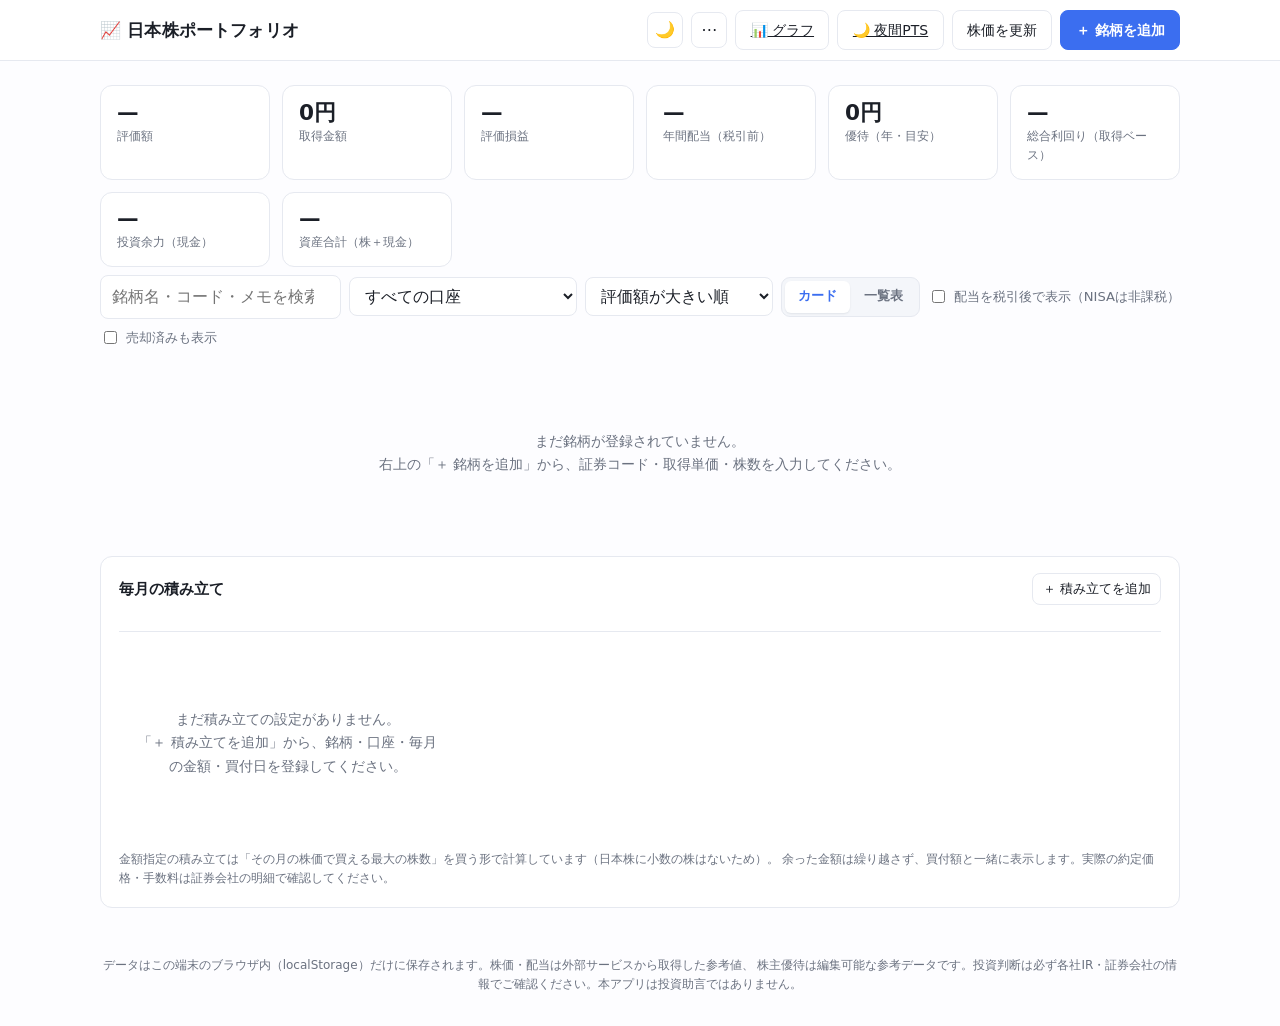
==== index.html @ 2f05a073 "資産のグラフページを追加し、積み立てが登録できないバグを直した 積み立てパネルを設定0件のときに hidden にしていたため、「＋ 積み立てを追加」 ボタンごと消えて最初の1件を登録できなくなってい" ====
<!DOCTYPE html>
<html lang="ja">
<head>
<meta charset="UTF-8">
<!-- viewport-fit=cover: iPhone のノッチ／ホームインジケータ領域まで背景を敷き、
     余白は CSS の env(safe-area-inset-*) で確保する。
     入力欄のフォントは 16px 以上にしてあるので、フォーカス時の自動ズームは起きない。 -->
<meta name="viewport" content="width=device-width, initial-scale=1, viewport-fit=cover">
<title>日本株ポートフォリオ</title>
<meta name="description" content="保有している日本株の取得単価・株数を記録し、株価を取得して評価損益・年間配当・株主優待をまとめて確認できるアプリ。買い増しシミュレーションつき。">
<meta name="theme-color" content="#ffffff" media="(prefers-color-scheme: light)">
<meta name="theme-color" content="#14161b" media="(prefers-color-scheme: dark)">
<meta name="format-detection" content="telephone=no">

<!-- ホーム画面に追加したときの見え方 -->
<link rel="manifest" href="manifest.webmanifest">
<meta name="apple-mobile-web-app-capable" content="yes">
<meta name="mobile-web-app-capable" content="yes">
<meta name="apple-mobile-web-app-title" content="日本株ポートフォリオ">
<meta name="apple-mobile-web-app-status-bar-style" content="default">
<link rel="apple-touch-icon" href="assets/apple-touch-icon.png">

<link rel="icon" href="assets/favicon-32.png" sizes="32x32" type="image/png">
<link rel="icon" href="assets/icon.svg" type="image/svg+xml">
<link rel="stylesheet" href="css/style.css">
</head>
<body>

<header class="site-header">
  <div class="wrap header-inner">
    <h1 class="logo"><span aria-hidden="true">📈</span> 日本株ポートフォリオ</h1>
    <div class="header-actions">
      <button type="button" id="themeToggle" class="icon-btn" title="テーマ切り替え" aria-label="テーマ切り替え">🌙</button>
      <div class="menu">
        <button type="button" id="menuBtn" class="icon-btn" title="メニュー" aria-label="メニュー" aria-haspopup="true" aria-expanded="false">⋯</button>
        <div class="menu-list" id="menuList" role="menu" hidden>
          <button type="button" id="menuAddPlanBtn" role="menuitem">積み立てを追加</button>
          <button type="button" id="cashBtn" role="menuitem">投資余力を入力</button>
          <button type="button" id="settingsBtn" role="menuitem">設定</button>
          <button type="button" id="exportBtn" role="menuitem">JSONで書き出し</button>
          <button type="button" id="importBtn" role="menuitem">JSONを読み込み</button>
          <button type="button" id="sampleBtn" role="menuitem">サンプルデータを追加</button>
          <button type="button" id="clearBtn" role="menuitem" class="danger">すべて削除</button>
        </div>
      </div>
      <a class="btn" href="chart.html" title="資産のグラフ">📊 グラフ</a>
      <a class="btn" href="night.html" title="夜間PTSと場中の値動き">🌙 夜間PTS</a>
      <button type="button" id="refreshBtn" class="btn">株価を更新</button>
      <button type="button" id="addBtn" class="btn btn-primary">＋ 銘柄を追加</button>
    </div>
  </div>
</header>

<main class="wrap">

  <section class="stats" id="stats" aria-label="ポートフォリオ全体">
    <div class="stat"><span class="stat-value" id="statValue">—</span><span class="stat-label" id="statValueLabel">評価額</span></div>
    <div class="stat"><span class="stat-value" id="statCost">—</span><span class="stat-label">取得金額</span></div>
    <div class="stat"><span class="stat-value" id="statPl">—</span><span class="stat-label">評価損益</span></div>
    <div class="stat"><span class="stat-value" id="statDiv">—</span><span class="stat-label" id="statDivLabel">年間配当</span></div>
    <div class="stat"><span class="stat-value" id="statYutai">—</span><span class="stat-label">優待（年・目安）</span></div>
    <div class="stat"><span class="stat-value" id="statYield">—</span><span class="stat-label">総合利回り（取得ベース）</span></div>
    <div class="stat"><span class="stat-value" id="statCash">—</span><span class="stat-label">投資余力（現金）</span></div>
    <div class="stat"><span class="stat-value" id="statAssets">—</span><span class="stat-label">資産合計（株＋現金）</span></div>
  </section>

  <p class="updated-line" id="updatedLine" hidden></p>

  <section class="panel panel-tight" id="accountPanel" aria-label="口座別サマリー" hidden>
    <h2 class="panel-title">口座別のサマリー</h2>
    <div class="account-grid" id="accountGrid"></div>
  </section>

  <section class="panel panel-tight" id="nisaPanel" aria-label="NISAの非課税保有限度額" hidden>
    <h2 class="panel-title">NISA枠の使用状況（簿価＝取得金額ベース）</h2>
    <div id="nisaGauges"></div>
    <p class="note">
      生涯の非課税保有限度額は簿価で1,800万円、うち成長投資枠は1,200万円までです。
      年間投資枠（成長240万円・つみたて120万円）は購入した年ごとの管理が必要なため、ここには含めていません。
    </p>
  </section>

  <section class="toolbar" aria-label="表示の設定">
    <input type="search" id="search" class="search" placeholder="銘柄名・コード・メモを検索…" aria-label="検索">
    <select id="filterAccount" aria-label="口座で絞り込み">
      <option value="">すべての口座</option>
      <option value="tokutei">特定口座</option>
      <option value="nisa">NISA（両枠）</option>
      <option value="nisa-growth">NISA（成長投資枠）</option>
      <option value="nisa-tsumitate">NISA（つみたて投資枠）</option>
      <option value="ippan">一般口座</option>
    </select>
    <select id="sortBy" aria-label="並び替え">
      <option value="value">評価額が大きい順</option>
      <option value="div">年間配当が多い順</option>
      <option value="yield">配当利回りが高い順</option>
      <option value="pl">評価損益率が高い順</option>
      <option value="code">証券コード順</option>
      <option value="created">追加が新しい順</option>
    </select>
    <div class="segmented" id="viewMode" role="group" aria-label="表示のしかた">
      <button type="button" data-view="card" class="is-on" aria-pressed="true">カード</button>
      <button type="button" data-view="table" aria-pressed="false">一覧表</button>
    </div>
    <label class="check"><input type="checkbox" id="afterTax"> 配当を税引後で表示（NISAは非課税）</label>
    <label class="check"><input type="checkbox" id="showSold"> 売却済みも表示</label>
  </section>

  <section id="list" class="list" aria-label="保有銘柄"></section>

  <p class="empty" id="empty" hidden>
    まだ銘柄が登録されていません。<br>
    右上の「＋ 銘柄を追加」から、証券コード・取得単価・株数を入力してください。
  </p>

  <section class="panel" id="calendarPanel" aria-label="配当スケジュール" hidden>
    <h2 class="panel-title">配当の受け取り月（権利確定月ベース・目安）</h2>
    <div class="calendar" id="calendar"></div>
    <p class="note">直近1年の権利落ち日から推計しています。実際の入金は権利確定の2〜3か月後になることが多いです。</p>
  </section>

  <section class="panel" id="yutaiPanel" aria-label="優待一覧" hidden>
    <h2 class="panel-title">いま受け取れる株主優待</h2>
    <ul class="yutai-list" id="yutaiList"></ul>
  </section>

  <section class="panel" id="planPanel" aria-label="積み立て設定" hidden>
    <div class="panel-head">
      <h2 class="panel-title">毎月の積み立て</h2>
      <button type="button" id="addPlanBtn" class="btn btn-sm">＋ 積み立てを追加</button>
    </div>
    <div class="plan-summary" id="planSummary"></div>
    <div class="plan-list" id="planList"></div>
    <p class="note">
      金額指定の積み立ては「その月の株価で買える最大の株数」を買う形で計算しています（日本株に小数の株はないため）。
      余った金額は繰り越さず、買付額と一緒に表示します。実際の約定価格・手数料は証券会社の明細で確認してください。
    </p>
  </section>

  <section class="panel" id="salesPanel" aria-label="売却履歴" hidden>
    <h2 class="panel-title">売却履歴（実現損益）</h2>
    <div class="stats stats-inline" id="salesTotals"></div>
    <ul class="sales-list" id="salesList"></ul>
    <p class="note">
      実現損益は「（売却単価 − 平均取得単価）× 株数 − 手数料」で計算しています。
      課税口座は利益に対して税率ぶんを差し引いた額も表示します（NISAは非課税）。
      実際の税額は他の損益との通算や損失の繰越で変わるため、目安としてお使いください。
    </p>
  </section>

</main>

<footer class="site-footer">
  <div class="wrap">
    <p class="note">
      データはこの端末のブラウザ内（localStorage）だけに保存されます。株価・配当は外部サービスから取得した参考値、
      株主優待は編集可能な参考データです。投資判断は必ず各社IR・証券会社の情報でご確認ください。本アプリは投資助言ではありません。
    </p>
  </div>
</footer>

<!-- ---------- 銘柄の追加・編集 ---------- -->
<dialog id="holdingDialog" class="dialog">
  <form id="holdingForm" method="dialog">
    <!-- autofocus を見出しに置くことで、ダイアログを開いた瞬間に入力欄へ
         フォーカスが移ってキーボードが立ち上がるのを防いでいる（以下同じ）。 -->
    <h2 id="holdingDialogTitle" class="dialog-title" tabindex="-1" autofocus>銘柄を追加</h2>

    <!-- 2024年以降に上場した銘柄は「186A」のような英数字コードなので、
         数字キーボード（inputmode="numeric"）にしてはいけない。 -->
    <div class="field">
      <label class="field-label" for="codeInput">証券コード / 銘柄名で検索<em>必須</em></label>
      <div class="combo">
        <input type="text" id="codeInput" inputmode="text" autocomplete="off"
               autocapitalize="off" autocorrect="off" spellcheck="false" maxlength="24"
               placeholder="7203 / 186A / ispace / 神島化学" required>
        <ul class="suggest" id="codeSuggest" role="listbox" hidden></ul>
      </div>
      <small class="hint" id="codeHint">東証の全上場銘柄から検索できます。数字4桁のコードのほか、186A のような英数字コードや銘柄名でも探せます。</small>
    </div>

    <label class="field">
      <span>銘柄名</span>
      <input type="text" id="nameInput" autocomplete="off" placeholder="トヨタ自動車">
    </label>

    <label class="field">
      <span>口座</span>
      <select id="accountInput">
        <option value="tokutei">特定口座</option>
        <option value="nisa-growth">NISA（成長投資枠）</option>
        <option value="nisa-tsumitate">NISA（つみたて投資枠）</option>
        <option value="ippan">一般口座</option>
      </select>
      <small class="hint">同じ銘柄を特定口座とNISAの両方で持っている場合は、口座を分けて2件登録してください。NISAの配当は非課税として計算します。</small>
    </label>

    <div class="row">
      <label class="field">
        <span>取得単価（円）<em>必須</em></span>
        <input type="number" id="priceInput" min="0" step="0.01" inputmode="decimal" required>
      </label>
      <label class="field">
        <span>取得株数<em>必須</em></span>
        <input type="number" id="sharesInput" min="0" step="1" inputmode="numeric" required>
      </label>
      <label class="field field-sm">
        <span>単元株数</span>
        <input type="number" id="unitInput" min="1" step="1" inputmode="numeric" value="100">
      </label>
    </div>

    <div class="row">
      <label class="field">
        <span>1株あたり年間配当（円）</span>
        <input type="number" id="divInput" min="0" step="0.01" inputmode="decimal" placeholder="空欄なら取得した実績値を使用">
      </label>
      <label class="field field-sm">
        <span>権利確定月</span>
        <input type="text" id="monthsInput" autocomplete="off" placeholder="3,9">
      </label>
    </div>

    <fieldset class="fieldset">
      <legend>株主優待</legend>
      <p class="note">保有株数の段（ランク）ごとに登録します。「年間の価値」は自分の感覚で構いません（割引券などは0でOK）。</p>
      <div id="tierRows" class="tier-rows"></div>
      <button type="button" id="addTierBtn" class="btn btn-sm">＋ 優待の段を追加</button>
      <label class="field">
        <span>優待メモ（条件・注意点）</span>
        <input type="text" id="yutaiNoteInput" autocomplete="off" placeholder="1年以上の継続保有が条件 など">
      </label>
    </fieldset>

    <label class="field">
      <span>メモ</span>
      <input type="text" id="memoInput" autocomplete="off" placeholder="NISA成長投資枠で購入 など">
    </label>

    <p class="form-error" id="holdingError" hidden></p>

    <div class="dialog-actions">
      <button type="button" class="btn" data-close>キャンセル</button>
      <button type="submit" class="btn btn-primary">保存</button>
    </div>
  </form>
</dialog>

<!-- ---------- 買い増し ---------- -->
<dialog id="buyDialog" class="dialog">
  <form id="buyForm" method="dialog">
    <h2 class="dialog-title" tabindex="-1" autofocus>買い増しを記録</h2>
    <p class="dialog-sub" id="buyTargetName"></p>
    <div class="row">
      <label class="field">
        <span>追加する株数<em>必須</em></span>
        <input type="number" id="buyShares" min="1" step="1" inputmode="numeric" required>
      </label>
      <label class="field">
        <span>約定単価（円）<em>必須</em></span>
        <input type="number" id="buyPrice" min="0" step="0.01" inputmode="decimal" required>
      </label>
      <label class="field field-sm">
        <span>手数料（円）</span>
        <input type="number" id="buyFee" min="0" step="1" inputmode="decimal" placeholder="0">
      </label>
    </div>
    <label class="check"><input type="checkbox" id="buyFromCash" checked> 支払額を投資余力から差し引く</label>
    <p class="hint" id="buyPreview"></p>
    <div class="dialog-actions">
      <button type="button" class="btn" data-close>キャンセル</button>
      <button type="submit" class="btn btn-primary">平均取得単価を更新</button>
    </div>
  </form>
</dialog>

<!-- ---------- 売却 ---------- -->
<dialog id="sellDialog" class="dialog">
  <form id="sellForm" method="dialog">
    <h2 class="dialog-title" tabindex="-1" autofocus>売却を記録</h2>
    <p class="dialog-sub" id="sellTargetName"></p>

    <div class="row">
      <label class="field">
        <span>売却する株数<em>必須</em></span>
        <input type="number" id="sellShares" min="1" step="1" inputmode="numeric" required>
      </label>
      <label class="field">
        <span>約定単価（円）<em>必須</em></span>
        <input type="number" id="sellPrice" min="0" step="0.01" inputmode="decimal" required>
      </label>
    </div>

    <div class="row">
      <label class="field field-sm">
        <span>手数料（円）</span>
        <input type="number" id="sellFee" min="0" step="1" inputmode="decimal" placeholder="0">
      </label>
      <label class="field">
        <span>売却日</span>
        <input type="date" id="sellDate">
      </label>
      <div class="field">
        <span class="field-label">売却する株数の目安</span>
        <div class="sell-quick" id="sellQuick"></div>
      </div>
    </div>

    <label class="check"><input type="checkbox" id="sellToCash" checked> 受取額を投資余力に加える</label>
    <label class="check"><input type="checkbox" id="sellWithholding" checked> 課税口座の税金を源泉徴収する（特定口座・源泉徴収あり）</label>

    <div class="sell-preview" id="sellPreview"></div>
    <p class="form-error" id="sellError" hidden></p>

    <div class="dialog-actions">
      <button type="button" class="btn" data-close>キャンセル</button>
      <button type="submit" class="btn btn-primary">売却を記録</button>
    </div>
  </form>
</dialog>

<!-- ---------- 積み立ての設定 ---------- -->
<dialog id="planDialog" class="dialog">
  <form id="planForm" method="dialog">
    <h2 id="planDialogTitle" class="dialog-title" tabindex="-1" autofocus>積み立てを追加</h2>

    <div class="field">
      <label class="field-label" for="planCodeInput">証券コード / 銘柄名で検索<em>必須</em></label>
      <div class="combo">
        <input type="text" id="planCodeInput" inputmode="text" autocomplete="off"
               autocapitalize="off" autocorrect="off" spellcheck="false" maxlength="24"
               placeholder="7203 / 186A / ispace" required>
        <ul class="suggest" id="planCodeSuggest" role="listbox" hidden></ul>
      </div>
    </div>

    <label class="field">
      <span>口座</span>
      <select id="planAccountInput">
        <option value="tokutei">特定口座</option>
        <option value="nisa-growth">NISA（成長投資枠）</option>
        <option value="nisa-tsumitate">NISA（つみたて投資枠）</option>
        <option value="ippan">一般口座</option>
      </select>
    </label>

    <div class="row">
      <label class="field">
        <span>毎月の金額（円）<em>必須</em></span>
        <input type="number" id="planAmountInput" min="1" step="1" inputmode="numeric" placeholder="30000" required>
      </label>
      <label class="field field-sm">
        <span>買付日（毎月）</span>
        <input type="number" id="planDayInput" min="1" max="28" step="1" inputmode="numeric" value="1">
      </label>
      <label class="field field-sm">
        <span>買付単位（株）</span>
        <input type="number" id="planUnitInput" min="1" step="1" inputmode="numeric" value="1">
        <small class="hint">単元未満株（S株など）なら1株</small>
      </label>
    </div>

    <label class="field">
      <span>メモ</span>
      <input type="text" id="planMemoInput" autocomplete="off" placeholder="SBIのかぶツミ など">
    </label>

    <div class="plan-preview" id="planPreview"></div>
    <p class="form-error" id="planError" hidden></p>

    <div class="dialog-actions">
      <button type="button" class="btn" data-close>キャンセル</button>
      <button type="submit" class="btn btn-primary">保存</button>
    </div>
  </form>
</dialog>

<!-- ---------- 積み立ての買付を記録 ---------- -->
<dialog id="planBuyDialog" class="dialog">
  <form id="planBuyForm" method="dialog">
    <h2 class="dialog-title" tabindex="-1" autofocus>積み立ての買付を記録</h2>
    <p class="dialog-sub" id="planBuyTargetName"></p>

    <div class="row">
      <label class="field">
        <span>買付金額（円）<em>必須</em></span>
        <input type="number" id="planBuyAmount" min="1" step="1" inputmode="numeric" required>
      </label>
      <label class="field">
        <span>約定単価（円）<em>必須</em></span>
        <input type="number" id="planBuyPrice" min="0" step="0.1" inputmode="decimal" required>
      </label>
    </div>

    <div class="row">
      <label class="field field-sm">
        <span>手数料（円）</span>
        <input type="number" id="planBuyFee" min="0" step="1" inputmode="decimal" placeholder="0">
      </label>
      <label class="field">
        <span>買付日</span>
        <input type="date" id="planBuyDate">
      </label>
    </div>

    <label class="check"><input type="checkbox" id="planBuyFromCash" checked> 支払額を投資余力から差し引く</label>

    <div class="sell-preview" id="planBuyPreview"></div>
    <p class="form-error" id="planBuyError" hidden></p>

    <div class="dialog-actions">
      <button type="button" class="btn" data-close>キャンセル</button>
      <button type="submit" class="btn btn-primary">買付を記録</button>
    </div>
  </form>
</dialog>

<!-- ---------- 投資余力 ---------- -->
<dialog id="cashDialog" class="dialog">
  <form id="cashForm" method="dialog">
    <h2 class="dialog-title" tabindex="-1" autofocus>投資余力（現金）</h2>
    <p class="dialog-text">
      口座ごとの買付余力を入れておくと、資産の合計や買い増しシミュレーションで「足りるかどうか」が分かります。
    </p>
    <div id="cashRows" class="cash-rows"></div>
    <p class="hint">
      売却を記録すると受取額が自動で加算され、買い増しを記録すると支払額が差し引かれます（それぞれダイアログのチェックで切り替えられます）。
    </p>
    <div class="dialog-actions">
      <button type="button" class="btn" data-close>キャンセル</button>
      <button type="submit" class="btn btn-primary">保存</button>
    </div>
  </form>
</dialog>

<!-- ---------- シミュレーション ---------- -->
<dialog id="simDialog" class="dialog dialog-wide">
  <form id="simForm" method="dialog">
    <h2 class="dialog-title" tabindex="-1" autofocus>買い増しシミュレーション</h2>
    <p class="dialog-sub" id="simTargetName"></p>

    <div class="sim-controls">
      <label class="field field-sm">
        <span>追加する株数</span>
        <input type="number" id="simAdd" min="0" step="1" inputmode="numeric" value="100">
      </label>
      <input type="range" id="simRange" min="0" max="1000" step="100" value="100" aria-label="追加する株数">
      <div class="sim-quick" id="simQuick"></div>
    </div>

    <div class="sim-result" id="simResult"></div>

    <div class="dialog-actions">
      <button type="button" class="btn" id="simApplyBtn">この株数で買い増しを記録</button>
      <button type="submit" class="btn btn-primary">閉じる</button>
    </div>
  </form>
</dialog>

<!-- ---------- 通信の確認（初回のみ） ---------- -->
<dialog id="netDialog" class="dialog">
  <form method="dialog">
    <h2 class="dialog-title" tabindex="-1" autofocus>株価の取得について</h2>
    <p class="dialog-text">
      株価と配当実績は <strong>Yahoo Finance</strong> のデータを、CORS を通すための
      <strong>公開の中継サービス</strong>（allorigins など）経由で取得します。
    </p>
    <ul class="dialog-list">
      <li>送信されるのは<strong>証券コードだけ</strong>です。保有株数・取得単価・メモは送信されません。</li>
      <li>取得した値は遅延・欠損することがあります。参考値としてお使いください。</li>
      <li>中継先は「設定」から自分のものに変更できます。</li>
    </ul>
    <div class="dialog-actions">
      <button type="button" class="btn" data-close>取得しない</button>
      <button type="button" class="btn btn-primary" id="netAgreeBtn">同意して取得する</button>
    </div>
  </form>
</dialog>

<!-- ---------- 設定 ---------- -->
<dialog id="settingsDialog" class="dialog">
  <form id="settingsForm" method="dialog">
    <h2 class="dialog-title" tabindex="-1" autofocus>設定</h2>
    <label class="field">
      <span>配当の税率（%）</span>
      <input type="number" id="taxRateInput" min="0" max="100" step="0.001" inputmode="decimal">
      <small class="hint">既定は20.315%（所得税15.315% + 住民税5%）。NISAなら0にしてください。</small>
    </label>
    <label class="field">
      <span>中継サービスのURL（上級者向け・任意）</span>
      <input type="text" id="relayInput" autocomplete="off" placeholder="https://example.com/proxy?url={url}">
      <small class="hint">{url} の部分が取得先URL（URLエンコード済み）に置き換わります。空欄なら既定の中継を使います。</small>
    </label>
    <label class="check"><input type="checkbox" id="autoRefreshInput"> アプリを開いたときに株価を自動更新する</label>
    <div class="dialog-actions">
      <button type="button" class="btn" data-close>キャンセル</button>
      <button type="submit" class="btn btn-primary">保存</button>
    </div>
  </form>
</dialog>

<input type="file" id="importFile" accept="application/json,.json" hidden>
<div id="toast" class="toast" role="status" aria-live="polite" hidden></div>

<script src="js/stocks.js"></script>
<script src="js/presets.js"></script>
<script src="js/quotes.js"></script>
<script src="js/app.js"></script>
<script>
  if ('serviceWorker' in navigator && location.protocol.startsWith('http')) {
    window.addEventListener('load', () => {
      navigator.serviceWorker.register('sw.js').catch((err) => console.warn('SW登録に失敗', err));
    });
  }
</script>
</body>
</html>
---- css/style.css ----
/* 日本株ポートフォリオ — 配色や部品の作りは同シリーズの他アプリと揃えています。 */
:root {
  color-scheme: light;
  --bg: #fdfdff;
  --surface: #ffffff;
  --surface-2: #f4f6fa;
  --border: #e6e9f0;
  --text: #1b1f27;
  --text-muted: #6b7280;
  --accent: #3b6ef0;
  --accent-weak: #e8eefe;
  --accent-text: #ffffff;
  --danger: #d64545;
  --danger-weak: #fdecec;
  --ok: #14875a;
  --ok-weak: #e3f4ec;
  --warn: #b7791f;
  --warn-weak: #fdf2dc;
  /* 日本の株価表示にならい、上げ＝赤 / 下げ＝緑（青）とする */
  --up: #d64545;
  --down: #1f7a53;
  --shadow: 0 1px 2px rgba(16, 24, 40, .05), 0 6px 20px rgba(16, 24, 40, .05);
  --radius: 12px;
  /* iOS Safari は 16px 未満の入力欄にフォーカスすると自動でズームするため、
     フォームコントロールはこの値を下回らないようにする。 */
  --input-font-size: 16px;
}

:root[data-theme="dark"] {
  color-scheme: dark;
  --bg: #14161b;
  --surface: #1c1f26;
  --surface-2: #23272f;
  --border: #2f343d;
  --text: #e8eaee;
  --text-muted: #99a1ae;
  --accent: #6c94ff;
  --accent-weak: #212a44;
  --accent-text: #10131a;
  --danger: #ef7373;
  --danger-weak: #3a2326;
  --ok: #4cc38a;
  --ok-weak: #1c3129;
  --warn: #e0b055;
  --warn-weak: #352d19;
  --up: #f47272;
  --down: #4cc38a;
  --shadow: 0 1px 2px rgba(0, 0, 0, .4), 0 6px 20px rgba(0, 0, 0, .3);
}

* { box-sizing: border-box; }

/* display 指定が hidden 属性を上書きしてしまうため、hidden を常に優先させる。 */
[hidden] { display: none !important; }

/* iPhone（ホーム画面から起動したとき）向けの土台。
   ・overscroll-behavior: 端まで来たときのバウンド／引っ張って更新を止める
   ・overflow-x: clip: 横方向のはみ出しを切る。clip はスクロール領域を作らないので
     position: sticky のヘッダーがそのまま効く（hidden だと効かなくなる）
   ・touch-action: pan-y pinch-zoom: 縦スクロールとピンチ拡大だけ許可し、
     横・斜めのスワイプで画面が横に揺れるのを止める */
html {
  overscroll-behavior: none;
  overflow-x: clip;
  -webkit-text-size-adjust: 100%;
}

body {
  margin: 0;
  min-height: 100dvh;
  background: var(--bg);
  color: var(--text);
  font-family: system-ui, -apple-system, "Segoe UI", "Hiragino Sans", "Noto Sans JP", Meiryo, sans-serif;
  line-height: 1.6;
  -webkit-text-size-adjust: 100%;
  overscroll-behavior: none;
  overflow-x: clip;
  touch-action: pan-y pinch-zoom;
  -webkit-tap-highlight-color: transparent;
  /* 横向き時のノッチ側の余白 */
  padding-left: env(safe-area-inset-left);
  padding-right: env(safe-area-inset-right);
}

.wrap {
  width: min(1080px, 100% - 2rem);
  margin-inline: auto;
}

.num { font-variant-numeric: tabular-nums; }

/* ---------- header ---------- */
.site-header {
  position: sticky;
  top: 0;
  z-index: 10;
  background: color-mix(in srgb, var(--surface) 88%, transparent);
  backdrop-filter: blur(8px);
  border-bottom: 1px solid var(--border);
  /* ステータスバー（ノッチ）に潜り込まないぶんの余白 */
  padding-top: env(safe-area-inset-top);
}

.header-inner {
  display: flex;
  align-items: center;
  gap: 1rem;
  min-height: 60px;
  flex-wrap: wrap;
  padding-block: .5rem;
}

.logo {
  font-size: 1.05rem;
  margin: 0;
  margin-right: auto;
  letter-spacing: .01em;
}

.header-actions {
  display: flex;
  align-items: center;
  gap: .5rem;
}

/* ---------- buttons ---------- */
.btn {
  font: inherit;
  font-size: .875rem;
  padding: .5rem .9rem;
  border-radius: 8px;
  border: 1px solid var(--border);
  background: var(--surface);
  color: var(--text);
  cursor: pointer;
  white-space: nowrap;
  transition: background .15s, border-color .15s;
  /* ダブルタップ拡大と長押しの選択メニューを抑える */
  touch-action: manipulation;
  -webkit-user-select: none;
  user-select: none;
}

.btn:hover { background: var(--surface-2); }
.btn:disabled { opacity: .55; cursor: progress; }

.btn-primary {
  background: var(--accent);
  border-color: var(--accent);
  color: var(--accent-text);
  font-weight: 600;
}

.btn-primary:hover { filter: brightness(1.06); background: var(--accent); }
.btn-sm { font-size: .8rem; padding: .3rem .6rem; }

.icon-btn {
  font: inherit;
  width: 36px;
  height: 36px;
  display: grid;
  place-items: center;
  border-radius: 8px;
  border: 1px solid var(--border);
  background: var(--surface);
  color: var(--text);
  cursor: pointer;
  touch-action: manipulation;
  -webkit-user-select: none;
  user-select: none;
}

.icon-btn:hover { background: var(--surface-2); }

/* ---------- menu ---------- */
.menu { position: relative; }

/* 既定は右揃え（ボタンの右端に合わせて左へ開く）。
   ボタンが画面の左寄りにあると左へはみ出すので、開くときに app.js が
   left / right を入れ替える。幅も画面内に収まるように抑えている。 */
.menu-list {
  position: absolute;
  right: 0;
  top: calc(100% + 6px);
  min-width: 200px;
  max-width: min(260px, calc(100vw - 1.5rem));
  background: var(--surface);
  border: 1px solid var(--border);
  border-radius: 10px;
  box-shadow: var(--shadow);
  padding: .3rem;
  display: flex;
  flex-direction: column;
  z-index: 20;
}

.menu-list button {
  font: inherit;
  font-size: .875rem;
  text-align: left;
  padding: .5rem .65rem;
  border: 0;
  border-radius: 6px;
  background: transparent;
  color: var(--text);
  cursor: pointer;
}

.menu-list button:hover { background: var(--surface-2); }
.menu-list .danger { color: var(--danger); }

/* ---------- stats ---------- */
.stats {
  display: grid;
  grid-template-columns: repeat(auto-fit, minmax(150px, 1fr));
  gap: .75rem;
  margin: 1.5rem 0 .5rem;
}

.stat {
  background: var(--surface);
  border: 1px solid var(--border);
  border-radius: var(--radius);
  padding: .85rem 1rem;
  display: flex;
  flex-direction: column;
}

.stat-value {
  font-size: 1.35rem;
  font-weight: 700;
  line-height: 1.25;
  font-variant-numeric: tabular-nums;
  overflow-wrap: anywhere;
}

.stat-value .sub { font-size: .8rem; font-weight: 600; margin-left: .35rem; }
.stat-label { font-size: .75rem; color: var(--text-muted); }

.up { color: var(--up); }
.down { color: var(--down); }

.updated-line {
  margin: 0 0 1rem;
  font-size: .75rem;
  color: var(--text-muted);
}

/* ---------- toolbar ---------- */
.toolbar {
  display: flex;
  gap: .5rem;
  flex-wrap: wrap;
  align-items: center;
  margin-bottom: 1.25rem;
}

.toolbar .search { flex: 1 1 240px; min-width: 0; }

.toolbar input[type="search"],
.toolbar select {
  font: inherit;
  font-size: var(--input-font-size);
  padding: .5rem .7rem;
  border-radius: 8px;
  border: 1px solid var(--border);
  background: var(--surface);
  color: var(--text);
}

.check {
  display: inline-flex;
  align-items: center;
  gap: .35rem;
  font-size: .82rem;
  color: var(--text-muted);
  cursor: pointer;
}

/* ---------- セグメント切り替え ---------- */
.segmented {
  display: inline-flex;
  background: var(--surface-2);
  border: 1px solid var(--border);
  border-radius: 9px;
  padding: 3px;
  gap: 2px;
}

.segmented button {
  font: inherit;
  font-size: .8rem;
  font-weight: 600;
  padding: .35rem .8rem;
  border: 0;
  border-radius: 6px;
  background: transparent;
  color: var(--text-muted);
  cursor: pointer;
  white-space: nowrap;
  touch-action: manipulation;
  -webkit-user-select: none;
  user-select: none;
}

.segmented button:hover { color: var(--text); }

.segmented button.is-on {
  background: var(--surface);
  color: var(--accent);
  box-shadow: 0 1px 2px rgba(16, 24, 40, .08);
}

/* ---------- 保有銘柄カード ---------- */
.list {
  display: grid;
  grid-template-columns: repeat(auto-fill, minmax(340px, 1fr));
  gap: 1rem;
}

.card {
  background: var(--surface);
  border: 1px solid var(--border);
  border-radius: var(--radius);
  box-shadow: var(--shadow);
  padding: 1rem;
  display: flex;
  flex-direction: column;
  gap: .7rem;
}

.card-top { display: flex; align-items: start; gap: .6rem; }

.card-title {
  margin: 0;
  font-size: 1rem;
  font-weight: 700;
  flex: 1;
  min-width: 0;
  overflow-wrap: anywhere;
}

.card-code {
  display: block;
  font-size: .72rem;
  font-weight: 600;
  color: var(--text-muted);
  font-variant-numeric: tabular-nums;
}

.price-box { text-align: right; white-space: nowrap; }

.price-now {
  font-size: 1.2rem;
  font-weight: 700;
  font-variant-numeric: tabular-nums;
  display: block;
  line-height: 1.2;
}

.price-chg { font-size: .75rem; font-weight: 600; font-variant-numeric: tabular-nums; }
.price-stale { font-size: .7rem; color: var(--text-muted); display: block; }

.kv {
  display: grid;
  grid-template-columns: repeat(3, 1fr);
  gap: .5rem .6rem;
  background: var(--surface-2);
  border-radius: 9px;
  padding: .6rem .7rem;
}

.kv > div { min-width: 0; }
.kv dt, .kv .k { font-size: .68rem; color: var(--text-muted); margin: 0; }
.kv dd, .kv .v {
  margin: 0;
  font-size: .92rem;
  font-weight: 700;
  font-variant-numeric: tabular-nums;
  overflow-wrap: anywhere;
}

.section-mini {
  border-top: 1px solid var(--border);
  padding-top: .6rem;
}

.mini-title {
  font-size: .72rem;
  font-weight: 700;
  color: var(--text-muted);
  margin: 0 0 .35rem;
  display: flex;
  align-items: center;
  gap: .4rem;
}

.dividend-line {
  display: flex;
  align-items: baseline;
  gap: .5rem;
  flex-wrap: wrap;
}

.dividend-amount {
  font-size: 1.15rem;
  font-weight: 700;
  font-variant-numeric: tabular-nums;
}

.badges { display: flex; flex-wrap: wrap; gap: .35rem; }

.badge {
  font-size: .7rem;
  font-weight: 600;
  padding: .15rem .5rem;
  border-radius: 999px;
  background: var(--surface-2);
  color: var(--text-muted);
  white-space: nowrap;
}

.badge.ok { background: var(--ok-weak); color: var(--ok); }
.badge.accent { background: var(--accent-weak); color: var(--accent); }
.badge.warn { background: var(--warn-weak); color: var(--warn); }
.badge.danger { background: var(--danger-weak); color: var(--danger); }

.yutai-now {
  font-size: .85rem;
  margin: .3rem 0 0;
  overflow-wrap: anywhere;
  word-break: break-word;
}

.yutai-next {
  font-size: .78rem;
  color: var(--warn);
  margin: .25rem 0 0;
  font-weight: 600;
  overflow-wrap: anywhere;
  word-break: break-word;
}

.yutai-none { font-size: .82rem; color: var(--text-muted); margin: 0; }

/* ---------- 長文の折りたたみ ---------- */
.fold { margin: .3rem 0 0; }

.fold > summary {
  font-size: .78rem;
  color: var(--accent);
  cursor: pointer;
  list-style-position: inside;
  touch-action: manipulation;
  -webkit-user-select: none;
  user-select: none;
}

.fold > summary:hover { text-decoration: underline; }
.fold[open] > summary { margin-bottom: .2rem; }
.fold > p { margin: 0; }

.memo {
  font-size: .8rem;
  color: var(--text-muted);
  background: var(--surface-2);
  border-radius: 8px;
  padding: .45rem .6rem;
  margin: 0;
  white-space: pre-wrap;
  overflow-wrap: anywhere;
}

.card-actions {
  display: flex;
  gap: .4rem;
  flex-wrap: wrap;
  margin-top: auto;
  padding-top: .25rem;
}

.card-actions .btn { font-size: .78rem; padding: .3rem .6rem; }
.card-actions .btn.link-danger { color: var(--danger); }

/* ---------- 一覧表モード ---------- */
.list.table-view {
  display: block;
  overflow-x: auto;
  /* body で横方向のパンを止めているので、この中だけ横スワイプを許可する */
  touch-action: pan-x pan-y pinch-zoom;
  -webkit-overflow-scrolling: touch;
  background: var(--surface);
  border: 1px solid var(--border);
  border-radius: var(--radius);
}

.holdings-table {
  width: 100%;
  border-collapse: collapse;
  font-size: .85rem;
  white-space: nowrap;
}

.holdings-table th,
.holdings-table td {
  padding: .55rem .7rem;
  border-bottom: 1px solid var(--border);
  text-align: right;
  font-variant-numeric: tabular-nums;
}

.holdings-table th {
  font-size: .72rem;
  color: var(--text-muted);
  font-weight: 600;
  position: sticky;
  top: 0;
  background: var(--surface);
}

.holdings-table th:first-child,
.holdings-table td:first-child { text-align: left; white-space: normal; min-width: 11rem; }
.holdings-table tbody tr:hover { background: var(--surface-2); }
.holdings-table tfoot td { font-weight: 700; border-top: 2px solid var(--border); border-bottom: 0; }
.holdings-table .row-btn {
  font: inherit;
  font-size: .78rem;
  border: 1px solid var(--border);
  border-radius: 6px;
  background: var(--surface);
  color: var(--text);
  padding: .15rem .5rem;
  cursor: pointer;
}

/* ---------- パネル（配当カレンダー・優待一覧） ---------- */
.panel {
  margin-top: 2rem;
  background: var(--surface);
  border: 1px solid var(--border);
  border-radius: var(--radius);
  padding: 1rem 1.1rem 1.2rem;
}

.panel-title { margin: 0 0 .8rem; font-size: .95rem; }

/* サマリーの直下に置くパネルは、上の余白を詰める */
.panel-tight { margin-top: .75rem; }

/* ---------- 口座別サマリー ---------- */
.account-grid {
  display: grid;
  grid-template-columns: repeat(auto-fit, minmax(220px, 1fr));
  gap: .6rem;
}

.account-card {
  font: inherit;
  text-align: left;
  display: flex;
  flex-direction: column;
  gap: .3rem;
  background: var(--surface-2);
  border: 1px solid transparent;
  border-radius: 10px;
  padding: .6rem .75rem;
  color: var(--text);
  cursor: pointer;
  touch-action: manipulation;
}

.account-card:hover { border-color: var(--border); }
.account-card.is-on { border-color: var(--accent); background: var(--accent-weak); }

.ac-head { display: flex; align-items: center; gap: .4rem; }
.ac-count { font-size: .72rem; color: var(--text-muted); }
.ac-value { font-size: 1.15rem; font-weight: 700; font-variant-numeric: tabular-nums; }

.ac-rows {
  display: flex;
  flex-direction: column;
  font-size: .76rem;
  color: var(--text-muted);
  font-variant-numeric: tabular-nums;
}

/* ---------- NISA枠のゲージ ---------- */
.gauge { margin-bottom: .8rem; }

.gauge-head {
  display: flex;
  justify-content: space-between;
  gap: .5rem;
  font-size: .78rem;
  font-weight: 600;
  margin-bottom: .25rem;
  flex-wrap: wrap;
}

.gauge-head .num { color: var(--text-muted); font-weight: 600; }

.gauge-bar {
  height: 10px;
  border-radius: 999px;
  background: var(--surface-2);
  overflow: hidden;
}

.gauge-bar > span {
  display: block;
  height: 100%;
  border-radius: 999px;
  background: var(--ok);
  transition: width .35s ease;
}

.gauge-bar > span.over { background: var(--danger); }
.gauge-rest { margin: .2rem 0 0; font-size: .72rem; color: var(--text-muted); font-variant-numeric: tabular-nums; }

.calendar {
  display: grid;
  /* minmax(0, 1fr) にしないと、中身の最小幅で12列が画面からはみ出す */
  grid-template-columns: repeat(12, minmax(0, 1fr));
  gap: .35rem;
  align-items: end;
  min-height: 130px;
}

.cal-col {
  display: flex;
  flex-direction: column;
  align-items: center;
  gap: .25rem;
  min-width: 0;
  overflow: hidden;
}

.cal-amount { font-size: .62rem; color: var(--text-muted); font-variant-numeric: tabular-nums; }

.cal-bar {
  width: 100%;
  min-height: 3px;
  border-radius: 5px 5px 0 0;
  background: var(--accent);
  opacity: .85;
}

/* クラス名は .empty にしないこと（空状態メッセージ用の .empty と衝突して
   padding が付き、カレンダーの列がはみ出す）。 */
.cal-bar.is-empty { background: var(--surface-2); }
.cal-month { font-size: .68rem; color: var(--text-muted); font-variant-numeric: tabular-nums; }

.yutai-list { list-style: none; margin: 0; padding: 0; display: grid; gap: .5rem; }

/* 優待の説明は長くなりがちなので、1行に詰め込まず縦に積む。 */
.yutai-list li {
  display: flex;
  flex-direction: column;
  gap: .2rem;
  background: var(--surface-2);
  border-radius: 9px;
  padding: .5rem .7rem;
  font-size: .85rem;
  min-width: 0;
}

.yutai-list .y-head {
  display: flex;
  gap: .5rem;
  align-items: baseline;
  flex-wrap: wrap;
  min-width: 0;
}

.yutai-list .y-name { font-weight: 700; overflow-wrap: anywhere; }
.yutai-list .y-text { margin: 0; overflow-wrap: anywhere; word-break: break-word; }
.yutai-list .y-value { font-variant-numeric: tabular-nums; color: var(--text-muted); margin-left: auto; }

/* ---------- empty / footer ---------- */
.empty {
  text-align: center;
  color: var(--text-muted);
  padding: 3rem 1rem;
  font-size: .9rem;
}

.note { font-size: .75rem; color: var(--text-muted); line-height: 1.6; margin: .6rem 0 0; }

.site-footer {
  margin: 3rem auto 2rem;
  /* ホームインジケータに文字がかからないようにする */
  padding-bottom: env(safe-area-inset-bottom);
  font-size: .75rem;
  color: var(--text-muted);
  text-align: center;
}

/* ---------- dialog ---------- */
.dialog {
  border: 1px solid var(--border);
  border-radius: 14px;
  background: var(--surface);
  color: var(--text);
  padding: 0;
  width: min(560px, calc(100% - 2rem));
  max-height: calc(100dvh - env(safe-area-inset-top) - env(safe-area-inset-bottom) - 2rem);
  box-shadow: var(--shadow);
  /* ダイアログの中は縦スクロールのみ。背面のページには伝播させない */
  overscroll-behavior: contain;
}

.dialog-wide { width: min(700px, calc(100% - 2rem)); }
.dialog::backdrop { background: rgba(0, 0, 0, .45); }

.dialog form {
  padding: 1.25rem;
  padding-bottom: calc(1.25rem + env(safe-area-inset-bottom));
  display: flex;
  flex-direction: column;
  gap: .85rem;
  max-height: calc(100dvh - env(safe-area-inset-top) - env(safe-area-inset-bottom) - 2rem);
  overflow-y: auto;
  overscroll-behavior: contain;
}

/* autofocus を当てている見出し。フォーカスリングは出さない（キーボード対策のための便宜的なフォーカス） */
.dialog-title:focus { outline: none; }

.dialog-title { margin: 0; font-size: 1.1rem; }
.dialog-sub { margin: -.5rem 0 0; font-size: .85rem; color: var(--text-muted); }
.dialog-text { margin: 0; font-size: .88rem; }
.dialog-list { margin: 0; padding-left: 1.2rem; font-size: .82rem; color: var(--text-muted); }
.dialog-list li { margin-bottom: .25rem; }

.row { display: flex; gap: .6rem; flex-wrap: wrap; }

.field { display: flex; flex-direction: column; gap: .25rem; flex: 1 1 12rem; min-width: 0; }
.field-sm { flex: 0 1 8rem; }

.field > span {
  font-size: .78rem;
  color: var(--text-muted);
  font-weight: 600;
}

.field > span em {
  font-style: normal;
  color: var(--danger);
  font-size: .7rem;
  margin-left: .2rem;
}

.field input,
.field select,
.field textarea {
  font: inherit;
  font-size: var(--input-font-size);
  padding: .5rem .65rem;
  border-radius: 8px;
  border: 1px solid var(--border);
  background: var(--bg);
  color: var(--text);
  width: 100%;
}

.field input:focus-visible,
.field select:focus-visible,
.toolbar input:focus-visible,
.toolbar select:focus-visible,
.btn:focus-visible,
.icon-btn:focus-visible {
  outline: 2px solid var(--accent);
  outline-offset: 1px;
}

.hint { margin: .1rem 0 0; font-size: .75rem; color: var(--text-muted); line-height: 1.45; }

.field-label {
  font-size: .78rem;
  color: var(--text-muted);
  font-weight: 600;
}

.field-label em { font-style: normal; color: var(--danger); font-size: .7rem; margin-left: .2rem; }

/* ---------- 証券コードの候補 ---------- */
.combo { position: relative; }

.suggest {
  position: absolute;
  inset-inline: 0;
  top: calc(100% + 4px);
  z-index: 5;
  margin: 0;
  padding: .25rem;
  list-style: none;
  max-height: 15rem;
  overflow-y: auto;
  overscroll-behavior: contain;
  background: var(--surface);
  border: 1px solid var(--border);
  border-radius: 10px;
  box-shadow: var(--shadow);
}

.suggest button {
  font: inherit;
  width: 100%;
  display: flex;
  align-items: baseline;
  gap: .5rem;
  text-align: left;
  padding: .4rem .5rem;
  border: 0;
  border-radius: 7px;
  background: transparent;
  color: var(--text);
  cursor: pointer;
  touch-action: manipulation;
}

.suggest button:hover,
.suggest button:focus-visible { background: var(--surface-2); outline: none; }

.suggest .sg-code {
  font-size: .8rem;
  font-weight: 700;
  font-variant-numeric: tabular-nums;
  color: var(--accent);
  flex: 0 0 3.2rem;
}

.suggest .sg-name { font-size: .85rem; flex: 1; min-width: 0; overflow-wrap: anywhere; }
.suggest .sg-mk { font-size: .68rem; color: var(--text-muted); white-space: nowrap; }

.form-error {
  margin: 0;
  font-size: .82rem;
  color: var(--danger);
  background: var(--danger-weak);
  border-radius: 8px;
  padding: .45rem .6rem;
}

.fieldset {
  border: 1px solid var(--border);
  border-radius: 10px;
  padding: .75rem;
  margin: 0;
  display: flex;
  flex-direction: column;
  gap: .5rem;
}

.fieldset legend { font-size: .78rem; font-weight: 700; color: var(--text-muted); padding: 0 .3rem; }

.tier-rows { display: flex; flex-direction: column; gap: .45rem; }

.tier-row { display: flex; gap: .4rem; align-items: center; }
.tier-row input { font: inherit; font-size: var(--input-font-size); padding: .4rem .5rem; border-radius: 7px; border: 1px solid var(--border); background: var(--bg); color: var(--text); min-width: 0; }
.tier-row .t-shares { width: 5.5rem; text-align: right; }
.tier-row .t-text { flex: 1; }
.tier-row .t-value { width: 6.5rem; text-align: right; }
.tier-row .t-del { border: 0; background: transparent; color: var(--text-muted); cursor: pointer; font: inherit; padding: .1rem .35rem; line-height: 1; }
.tier-row .t-del:hover { color: var(--danger); }

.dialog-actions {
  display: flex;
  justify-content: flex-end;
  gap: .5rem;
  flex-wrap: wrap;
  padding-top: .25rem;
}

/* ---------- シミュレーション ---------- */
.sim-controls { display: flex; flex-direction: column; gap: .5rem; min-width: 0; }
.sim-controls > * { max-width: 100%; }
.sim-controls input[type="range"] { width: 100%; min-width: 0; accent-color: var(--accent); }
.sim-quick { display: flex; gap: .4rem; flex-wrap: wrap; }

/* 狭い画面では表がダイアログの幅を超えるので、この中だけ横スクロールさせる */
.table-scroll {
  overflow-x: auto;
  touch-action: pan-x pan-y pinch-zoom;
  -webkit-overflow-scrolling: touch;
}

.sim-table { width: 100%; border-collapse: collapse; font-size: .85rem; }
.sim-table th, .sim-table td {
  padding: .45rem .5rem;
  border-bottom: 1px solid var(--border);
  text-align: right;
  font-variant-numeric: tabular-nums;
}
.sim-table th { font-size: .72rem; color: var(--text-muted); font-weight: 600; }
.sim-table th:first-child, .sim-table td:first-child { text-align: left; white-space: nowrap; }
.sim-table .diff { font-weight: 700; }
.sim-table tr.highlight td { background: var(--accent-weak); }

.sim-yutai {
  background: var(--surface-2);
  border-radius: 9px;
  padding: .6rem .7rem;
  font-size: .85rem;
  margin: .75rem 0 0;
}

.sim-yutai .arrow { color: var(--text-muted); margin: 0 .35rem; }
.sim-note { font-size: .75rem; color: var(--text-muted); margin: .5rem 0 0; }

/* ---------- toast ---------- */
.toast {
  position: fixed;
  left: 50%;
  bottom: calc(1.5rem + env(safe-area-inset-bottom));
  transform: translateX(-50%);
  background: var(--text);
  color: var(--bg);
  font-size: .85rem;
  padding: .55rem 1rem;
  border-radius: 999px;
  box-shadow: var(--shadow);
  z-index: 100;
  max-width: min(90vw, 30rem);
  text-align: center;
}

@media (max-width: 560px) {
  .wrap { width: min(1080px, 100% - 1.5rem); }
  .logo { font-size: .95rem; flex: 1 1 100%; margin-right: 0; }
  .header-inner { gap: .5rem; min-height: 52px; }
  /* ボタンが増えても収まるように、狭い画面では折り返させる */
  .header-actions { gap: .35rem; width: 100%; flex-wrap: wrap; }
  .header-actions .btn {
    flex: 1 1 auto;
    min-width: 0;
    padding: .45rem .5rem;
    font-size: .82rem;
    text-align: center;
  }
  .stats { grid-template-columns: repeat(2, 1fr); gap: .5rem; }
  .stat { padding: .7rem .8rem; }
  .stat-value { font-size: 1.15rem; }
  .list { grid-template-columns: 1fr; }
  .calendar { gap: .15rem; }
  .cal-amount { display: none; }
  .cal-month { font-size: .6rem; }
  .sim-table { font-size: .78rem; }
  .sim-table th, .sim-table td { padding: .4rem .3rem; }
  .sim-table th:first-child, .sim-table td:first-child { white-space: normal; }
  .kv { grid-template-columns: repeat(2, 1fr); }
  .card-actions .btn { flex: 1 1 30%; }
  .account-grid { grid-template-columns: 1fr; }
  .toolbar select { flex: 1 1 45%; min-width: 0; }
}

/* ホーム画面から起動したとき（ブラウザのUIが無い状態） */
@media (display-mode: standalone) {
  /* Safari のツールバーが無いぶん、最下部に少し余白を足す */
  .site-footer { margin-bottom: calc(2rem + env(safe-area-inset-bottom)); }
}

/* ---------- 夜間PTS・場中の値動きページ ---------- */
.session-bar {
  background: var(--surface);
  border: 1px solid var(--border);
  border-radius: var(--radius);
  padding: .8rem 1rem;
  margin-top: 1.5rem;
  display: flex;
  flex-direction: column;
  gap: .4rem;
}

.session-now { display: flex; align-items: baseline; gap: .6rem; flex-wrap: wrap; }

.session-badge {
  font-size: .8rem;
  font-weight: 700;
  padding: .2rem .7rem;
  border-radius: 999px;
  background: var(--surface-2);
  color: var(--text-muted);
  white-space: nowrap;
}

.session-badge.is-morning,
.session-badge.is-afternoon { background: var(--ok-weak); color: var(--ok); }
.session-badge.is-lunch,
.session-badge.is-closing,
.session-badge.is-pre { background: var(--warn-weak); color: var(--warn); }
.session-badge.is-night { background: var(--accent-weak); color: var(--accent); }
.session-badge.is-weekend { background: var(--surface-2); color: var(--text-muted); }

.session-clock { font-size: 1.4rem; font-weight: 700; line-height: 1.1; }
.session-next { margin: 0; font-size: .78rem; color: var(--text-muted); }

.session-track { display: flex; gap: 2px; height: 8px; margin-top: .2rem; }

.track-seg {
  background: var(--surface-2);
  border-radius: 3px;
  overflow: hidden;
  min-width: 0;
}

.track-seg > span { display: block; height: 100%; background: var(--accent); opacity: .75; }
.track-seg.is-lunch > span,
.track-seg.is-closing > span { background: var(--text-muted); opacity: .35; }
.track-seg.is-night > span { background: var(--accent); opacity: 1; }

/* 当日の値動きミニチャート */
.spark {
  width: 100%;
  height: 64px;
  display: block;
  background: var(--surface-2);
  border-radius: 8px;
}

.spark-none {
  height: 64px;
  display: grid;
  place-items: center;
  background: var(--surface-2);
  border-radius: 8px;
  font-size: .75rem;
  color: var(--text-muted);
}

.kv-4 { grid-template-columns: repeat(4, minmax(0, 1fr)); }

/* 夜間PTSの入力 */
.pts-input-line {
  display: flex;
  gap: .4rem;
  align-items: center;
  flex-wrap: wrap;
}

.pts-input {
  font: inherit;
  font-size: var(--input-font-size);
  font-variant-numeric: tabular-nums;
  padding: .45rem .6rem;
  border-radius: 8px;
  border: 1px solid var(--border);
  background: var(--bg);
  color: var(--text);
  flex: 1 1 7rem;
  min-width: 0;
}

.pts-input:focus-visible { outline: 2px solid var(--accent); outline-offset: 1px; }

.pts-result {
  display: flex;
  align-items: baseline;
  gap: .5rem;
  flex-wrap: wrap;
  margin-top: .5rem;
}

.pts-diff { font-size: 1.1rem; font-weight: 700; font-variant-numeric: tabular-nums; }
.pts-pl { font-size: .82rem; font-weight: 600; font-variant-numeric: tabular-nums; }

@media (max-width: 560px) {
  .session-clock { font-size: 1.2rem; }
  .kv-4 { grid-template-columns: repeat(2, minmax(0, 1fr)); }
  .pts-input-line .btn { flex: 1; text-align: center; }
}

/* ---------- 投資余力・売却履歴 ---------- */
.cash-rows { display: flex; flex-direction: column; gap: .6rem; }

.stats-inline { margin: 0 0 1rem; }
.stats-inline .stat { padding: .6rem .75rem; }
.stats-inline .stat-value { font-size: 1.05rem; }

.sales-list { list-style: none; margin: 0; padding: 0; display: grid; gap: .5rem; }

.sales-list li {
  background: var(--surface-2);
  border-radius: 9px;
  padding: .5rem .7rem;
  display: flex;
  flex-direction: column;
  gap: .25rem;
  min-width: 0;
}

.sale-head { display: flex; align-items: baseline; gap: .5rem; flex-wrap: wrap; min-width: 0; }
.sale-date { font-size: .72rem; color: var(--text-muted); }
.sale-name { font-weight: 700; font-size: .88rem; overflow-wrap: anywhere; }
.sale-head .row-btn { margin-left: auto; }

.sale-body {
  display: flex;
  gap: .3rem .9rem;
  flex-wrap: wrap;
  font-size: .78rem;
  color: var(--text-muted);
  font-variant-numeric: tabular-nums;
}

.sale-body .up, .sale-body .down { font-weight: 700; }

/* 売却済みの銘柄カードは沈めて表示する */
.card.is-sold { opacity: .72; }
.card.is-sold .price-now { font-weight: 600; }

.sell-quick { display: flex; gap: .35rem; flex-wrap: wrap; }
.sell-preview { margin-top: .25rem; }
.sell-preview .sim-table td:first-child { color: var(--text-muted); font-size: .78rem; }
.sell-preview .sim-table td:last-child { text-align: right; font-weight: 600; }

/* ---------- 積み立て ---------- */
.panel-head {
  display: flex;
  align-items: center;
  gap: .6rem;
  flex-wrap: wrap;
  margin-bottom: .8rem;
}

.panel-head .panel-title { margin: 0; }
.panel-head .btn { margin-left: auto; }

.plan-summary {
  display: flex;
  flex-direction: column;
  gap: .5rem;
  margin-bottom: .9rem;
  padding-bottom: .8rem;
  border-bottom: 1px solid var(--border);
}

.plan-total { display: flex; align-items: baseline; gap: .6rem; flex-wrap: wrap; }
.plan-total-value { font-size: 1.35rem; font-weight: 700; font-variant-numeric: tabular-nums; }
.plan-total-value .sub { font-size: .8rem; font-weight: 600; margin-left: .1rem; }
.plan-total-label { font-size: .78rem; color: var(--text-muted); }

.plan-account {
  display: flex;
  align-items: center;
  gap: .5rem;
  flex-wrap: wrap;
  font-size: .78rem;
  color: var(--text-muted);
}

.plan-limit { display: flex; align-items: center; gap: .5rem; flex: 1 1 14rem; min-width: 0; flex-wrap: wrap; }
.plan-limit .gauge-bar { flex: 1 1 6rem; min-width: 4rem; height: 8px; }

.plan-list { display: grid; grid-template-columns: repeat(auto-fill, minmax(320px, 1fr)); gap: .9rem; }

.plan-card {
  background: var(--surface-2);
  border: 1px solid var(--border);
  border-radius: var(--radius);
  padding: .85rem;
  display: flex;
  flex-direction: column;
  gap: .6rem;
  min-width: 0;
}

.plan-card.is-paused { opacity: .65; }

.plan-head { display: flex; align-items: start; gap: .6rem; }
.plan-name { margin: 0; font-size: 1rem; font-weight: 700; flex: 1; min-width: 0; overflow-wrap: anywhere; }
.plan-amount { font-size: 1.05rem; font-weight: 700; white-space: nowrap; font-variant-numeric: tabular-nums; }
.plan-amount .sub { font-size: .72rem; font-weight: 600; color: var(--text-muted); }

.plan-status { display: flex; align-items: center; gap: .5rem; flex-wrap: wrap; }
.plan-memo { font-size: .75rem; color: var(--text-muted); overflow-wrap: anywhere; }

.plan-card .kv { background: var(--surface); }
.plan-card .card-actions { margin-top: .1rem; }
.plan-preview { margin-top: -.3rem; }

@media (max-width: 560px) {
  .plan-list { grid-template-columns: 1fr; }
  .plan-head .btn { margin-left: 0; width: 100%; }
}

/* ---------- グラフページ ---------- */
.chart-box {
  width: 100%;
  height: 260px;
  background: var(--surface-2);
  border-radius: 10px;
  overflow: hidden;
}

.chart-box-auto { height: auto; background: transparent; }

.chart { width: 100%; height: 100%; display: block; }
.chart .axis { font-size: 10px; fill: var(--text-muted); }

.chart-empty {
  height: 100%;
  display: grid;
  place-items: center;
  text-align: center;
  margin: 0;
  padding: 1rem;
  font-size: .8rem;
  color: var(--text-muted);
}

.chart-legend {
  display: flex;
  gap: .35rem 1rem;
  flex-wrap: wrap;
  margin-top: .6rem;
  font-size: .78rem;
  color: var(--text-muted);
}

.legend-item { display: inline-flex; align-items: center; gap: .35rem; }
.legend-item strong { color: var(--text); font-variant-numeric: tabular-nums; }

.legend-swatch {
  width: 10px;
  height: 10px;
  border-radius: 3px;
  display: inline-block;
  flex: none;
}

/* 銘柄別の損益バー */
.pl-bars { display: flex; flex-direction: column; gap: .4rem; }

.pl-row { display: flex; align-items: center; gap: .6rem; }

.pl-name {
  flex: 0 0 8.5rem;
  min-width: 0;
  font-size: .82rem;
  font-weight: 600;
  display: flex;
  flex-direction: column;
  overflow-wrap: anywhere;
}

.pl-sub { font-size: .68rem; font-weight: 500; color: var(--text-muted); }

.pl-track {
  position: relative;
  flex: 1;
  min-width: 0;
  height: 18px;
  background: var(--surface-2);
  border-radius: 4px;
}

.pl-bar { position: absolute; top: 3px; height: 12px; border-radius: 3px; }
.pl-bar.is-up { background: var(--up); }
.pl-bar.is-down { background: var(--down); }

.pl-zero {
  position: absolute;
  left: 50%;
  top: 0;
  bottom: 0;
  width: 1px;
  background: var(--border);
}

.pl-value {
  flex: 0 0 6.5rem;
  text-align: right;
  font-size: .82rem;
  font-weight: 700;
  font-variant-numeric: tabular-nums;
  display: flex;
  flex-direction: column;
}

/* 構成比のドーナツ */
.donut-row { display: grid; grid-template-columns: repeat(auto-fit, minmax(240px, 1fr)); gap: 1.2rem; }
.donut-block { min-width: 0; }
.donut-title { margin: 0 0 .5rem; font-size: .8rem; color: var(--text-muted); }
.donut-wrap { display: flex; justify-content: center; }
.donut { width: 150px; height: 150px; }
.donut-total { font-size: 15px; font-weight: 700; fill: var(--text); }
.donut-unit { font-size: 9px; fill: var(--text-muted); }

.donut-legend {
  list-style: none;
  margin: .6rem 0 0;
  padding: 0;
  display: flex;
  flex-direction: column;
  gap: .3rem;
  font-size: .78rem;
}

.donut-legend li { display: flex; align-items: center; gap: .45rem; min-width: 0; }
.donut-legend .dl-name { flex: 1; min-width: 0; overflow-wrap: anywhere; }
.donut-legend .dl-value { font-variant-numeric: tabular-nums; white-space: nowrap; }
.donut-legend .dl-rate { color: var(--text-muted); margin-left: .4rem; }

@media (max-width: 560px) {
  .chart-box { height: 210px; }
  .pl-name { flex-basis: 6rem; font-size: .76rem; }
  .pl-value { flex-basis: 5.5rem; font-size: .76rem; }
}
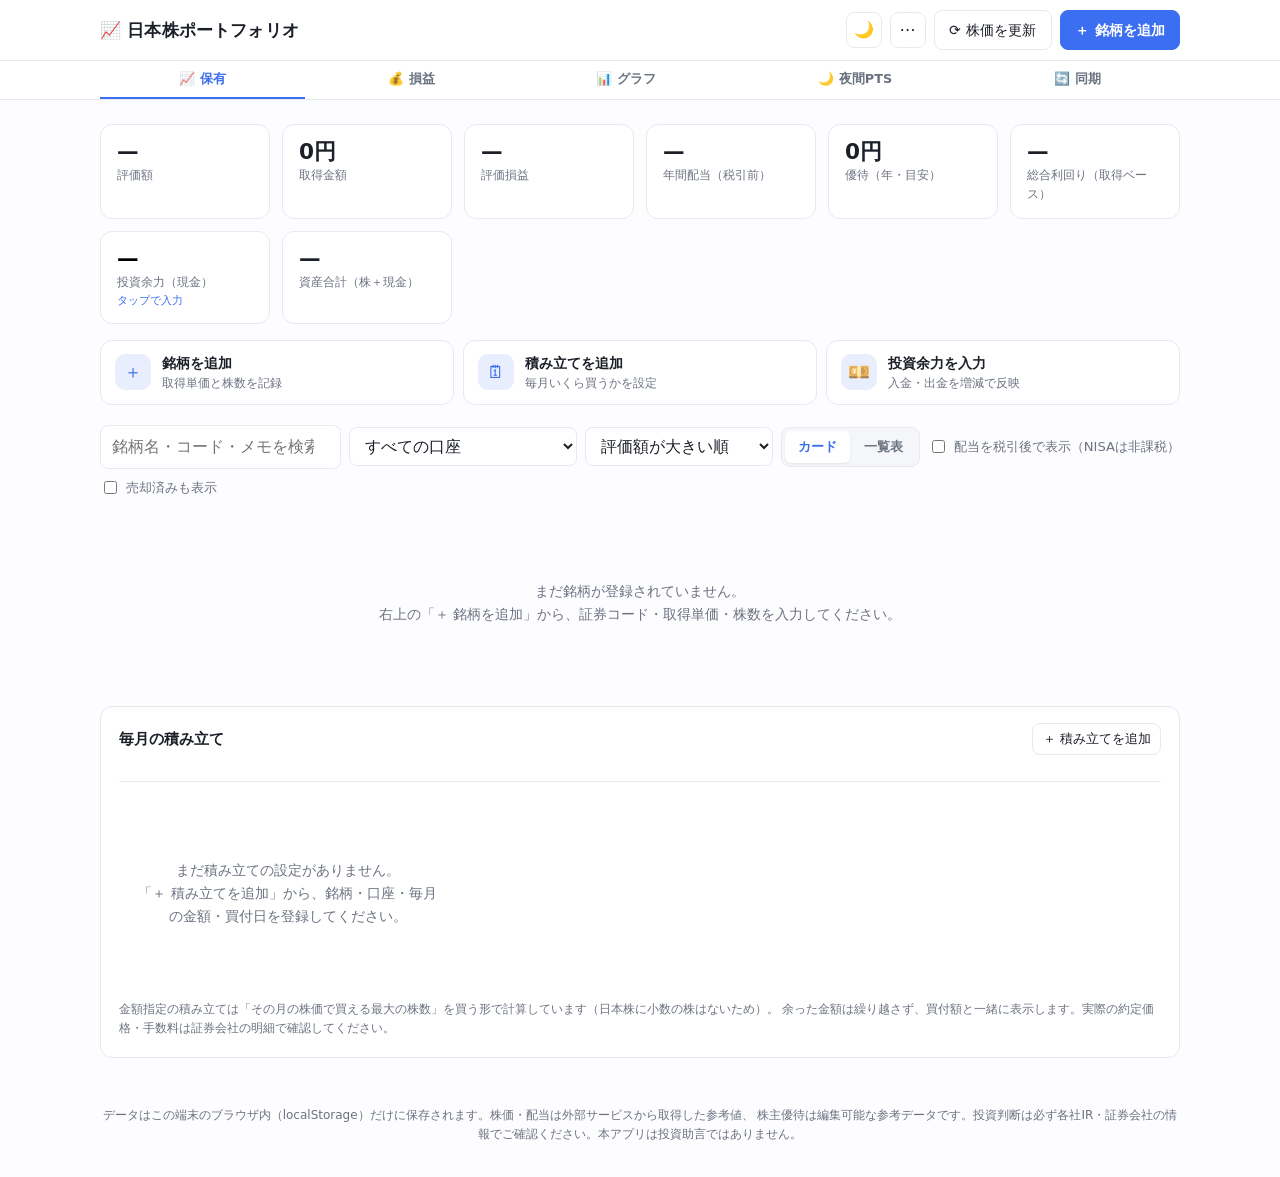
==== commit 4b75afb1: "UIを見直し、銘柄のチャートを追加した ページが増えて行き来しづらく、投資余力と積み立てがメニューの奥に埋もれていたので 全体を整理した。  - ヘッダーの下にページ切り替えのタブ（保有・損益・グラフ" ====
--- a/index.html
+++ b/index.html
@@ -34,8 +34,9 @@
       <div class="menu">
         <button type="button" id="menuBtn" class="icon-btn" title="メニュー" aria-label="メニュー" aria-haspopup="true" aria-expanded="false">⋯</button>
         <div class="menu-list" id="menuList" role="menu" hidden>
-          <button type="button" id="menuAddPlanBtn" role="menuitem">積み立てを追加</button>
-          <button type="button" id="cashBtn" role="menuitem">投資余力を入力</button>
+          <a href="review.html" role="menuitem">🤖 AIレビュー</a>
+          <button type="button" id="menuAddPlanBtn" role="menuitem">＋ 積み立てを追加</button>
+          <button type="button" id="cashBtn" role="menuitem">💴 投資余力を入力</button>
           <button type="button" id="settingsBtn" role="menuitem">設定</button>
           <button type="button" id="exportBtn" role="menuitem">JSONで書き出し</button>
           <button type="button" id="importBtn" role="menuitem">JSONを読み込み</button>
@@ -43,12 +44,24 @@
           <button type="button" id="clearBtn" role="menuitem" class="danger">すべて削除</button>
         </div>
       </div>
-      <a class="btn" href="chart.html" title="資産のグラフ">📊 グラフ</a>
-      <a class="btn" href="night.html" title="夜間PTSと場中の値動き">🌙 夜間PTS</a>
-      <button type="button" id="refreshBtn" class="btn">株価を更新</button>
-      <button type="button" id="addBtn" class="btn btn-primary">＋ 銘柄を追加</button>
+      <button type="button" id="refreshBtn" class="btn btn-icon-text" title="株価を更新">
+        <span aria-hidden="true">⟳</span><span class="btn-label">株価を更新</span>
+      </button>
+      <button type="button" id="addBtn" class="btn btn-primary btn-icon-text" title="銘柄を追加">
+        <span aria-hidden="true">＋</span><span class="btn-label">銘柄を追加</span>
+      </button>
     </div>
   </div>
+
+  <nav class="site-nav" aria-label="ページの切り替え">
+    <div class="wrap nav-inner">
+      <a href="./" class="is-current" aria-current="page"><span aria-hidden="true">📈</span>保有</a>
+      <a href="profit.html"><span aria-hidden="true">💰</span>損益</a>
+      <a href="chart.html"><span aria-hidden="true">📊</span>グラフ</a>
+      <a href="night.html"><span aria-hidden="true">🌙</span>夜間PTS</a>
+      <a href="sync.html"><span aria-hidden="true">🔄</span>同期</a>
+    </div>
+  </nav>
 </header>
 
 <main class="wrap">
@@ -60,8 +73,26 @@
     <div class="stat"><span class="stat-value" id="statDiv">—</span><span class="stat-label" id="statDivLabel">年間配当</span></div>
     <div class="stat"><span class="stat-value" id="statYutai">—</span><span class="stat-label">優待（年・目安）</span></div>
     <div class="stat"><span class="stat-value" id="statYield">—</span><span class="stat-label">総合利回り（取得ベース）</span></div>
-    <div class="stat"><span class="stat-value" id="statCash">—</span><span class="stat-label">投資余力（現金）</span></div>
+    <button type="button" class="stat stat-action" id="cashTile" title="投資余力を入力する">
+      <span class="stat-value" id="statCash">—</span>
+      <span class="stat-label">投資余力（現金）<span class="stat-hint">タップで入力</span></span>
+    </button>
     <div class="stat"><span class="stat-value" id="statAssets">—</span><span class="stat-label">資産合計（株＋現金）</span></div>
+  </section>
+
+  <section class="quick-actions" aria-label="よく使う操作">
+    <button type="button" class="quick-btn" id="quickAddBtn">
+      <span class="quick-icon" aria-hidden="true">＋</span>
+      <span class="quick-text"><strong>銘柄を追加</strong><small>取得単価と株数を記録</small></span>
+    </button>
+    <button type="button" class="quick-btn" id="quickPlanBtn">
+      <span class="quick-icon" aria-hidden="true">🗓</span>
+      <span class="quick-text"><strong>積み立てを追加</strong><small>毎月いくら買うかを設定</small></span>
+    </button>
+    <button type="button" class="quick-btn" id="quickCashBtn">
+      <span class="quick-icon" aria-hidden="true">💴</span>
+      <span class="quick-text"><strong>投資余力を入力</strong><small>入金・出金を増減で反映</small></span>
+    </button>
   </section>
 
   <p class="updated-line" id="updatedLine" hidden></p>
@@ -113,17 +144,6 @@
     右上の「＋ 銘柄を追加」から、証券コード・取得単価・株数を入力してください。
   </p>
 
-  <section class="panel" id="calendarPanel" aria-label="配当スケジュール" hidden>
-    <h2 class="panel-title">配当の受け取り月（権利確定月ベース・目安）</h2>
-    <div class="calendar" id="calendar"></div>
-    <p class="note">直近1年の権利落ち日から推計しています。実際の入金は権利確定の2〜3か月後になることが多いです。</p>
-  </section>
-
-  <section class="panel" id="yutaiPanel" aria-label="優待一覧" hidden>
-    <h2 class="panel-title">いま受け取れる株主優待</h2>
-    <ul class="yutai-list" id="yutaiList"></ul>
-  </section>
-
   <section class="panel" id="planPanel" aria-label="積み立て設定" hidden>
     <div class="panel-head">
       <h2 class="panel-title">毎月の積み立て</h2>
@@ -136,6 +156,18 @@
       余った金額は繰り越さず、買付額と一緒に表示します。実際の約定価格・手数料は証券会社の明細で確認してください。
     </p>
   </section>
+
+  <section class="panel" id="calendarPanel" aria-label="配当スケジュール" hidden>
+    <h2 class="panel-title">配当の受け取り月（権利確定月ベース・目安）</h2>
+    <div class="calendar" id="calendar"></div>
+    <p class="note">直近1年の権利落ち日から推計しています。実際の入金は権利確定の2〜3か月後になることが多いです。</p>
+  </section>
+
+  <section class="panel" id="yutaiPanel" aria-label="優待一覧" hidden>
+    <h2 class="panel-title">いま受け取れる株主優待</h2>
+    <ul class="yutai-list" id="yutaiList"></ul>
+  </section>
+
 
   <section class="panel" id="salesPanel" aria-label="売却履歴" hidden>
     <h2 class="panel-title">売却履歴（実現損益）</h2>
@@ -210,6 +242,12 @@
       </label>
     </div>
 
+    <label class="field">
+      <span>取得日（この銘柄を買った日）</span>
+      <input type="date" id="sinceInput">
+      <small class="hint">グラフで「まだ持っていなかった期間」を除くために使います。だいたいで構いません。</small>
+    </label>
+
     <div class="row">
       <label class="field">
         <span>1株あたり年間配当（円）</span>
@@ -264,12 +302,43 @@
         <span>手数料（円）</span>
         <input type="number" id="buyFee" min="0" step="1" inputmode="decimal" placeholder="0">
       </label>
+      <label class="field">
+        <span>約定日</span>
+        <input type="date" id="buyDate">
+      </label>
     </div>
     <label class="check"><input type="checkbox" id="buyFromCash" checked> 支払額を投資余力から差し引く</label>
     <p class="hint" id="buyPreview"></p>
     <div class="dialog-actions">
       <button type="button" class="btn" data-close>キャンセル</button>
       <button type="submit" class="btn btn-primary">平均取得単価を更新</button>
+    </div>
+  </form>
+</dialog>
+
+<!-- ---------- 銘柄のチャート ---------- -->
+<dialog id="stockChartDialog" class="dialog dialog-wide">
+  <form id="stockChartForm" method="dialog">
+    <h2 class="dialog-title" tabindex="-1" autofocus id="stockChartTitle">チャート</h2>
+    <p class="dialog-sub" id="stockChartSub"></p>
+
+    <div class="segmented" id="stockRange" role="group" aria-label="期間">
+      <button type="button" data-days="22" aria-pressed="false">1か月</button>
+      <button type="button" data-days="62" aria-pressed="false">3か月</button>
+      <button type="button" data-days="125" aria-pressed="false">6か月</button>
+      <button type="button" data-days="250" class="is-on" aria-pressed="true">1年</button>
+    </div>
+
+    <div class="chart-box is-interactive" id="stockChartBox"></div>
+    <div class="chart-legend" id="stockChartLegend"></div>
+    <div class="kv kv-4" id="stockChartStats"></div>
+    <p class="note">
+      終値の折れ線です（Yahoo Finance・15〜20分の遅延あり）。点線は平均取得単価で、どのあたりで買ったかの目安になります。
+      タップするとその日の日付と終値が出ます。
+    </p>
+
+    <div class="dialog-actions">
+      <button type="submit" class="btn btn-primary">閉じる</button>
     </div>
   </form>
 </dialog>
@@ -420,9 +489,11 @@
   <form id="cashForm" method="dialog">
     <h2 class="dialog-title" tabindex="-1" autofocus>投資余力（現金）</h2>
     <p class="dialog-text">
-      口座ごとの買付余力を入れておくと、資産の合計や買い増しシミュレーションで「足りるかどうか」が分かります。
+      入金・出金したぶんを<strong>増減額だけ</strong>入れれば反映できます（残高を計算し直す必要はありません）。
+      口座ごとの余力は、資産の合計や買い増しシミュレーションの「足りるかどうか」に使われます。
     </p>
     <div id="cashRows" class="cash-rows"></div>
+    <label class="check"><input type="checkbox" id="cashAbsolute"> 残高を直接入力する（いまの金額で上書き）</label>
     <p class="hint">
       売却を記録すると受取額が自動で加算され、買い増しを記録すると支払額が差し引かれます（それぞれダイアログのチェックで切り替えられます）。
     </p>
@@ -505,6 +576,7 @@
 <script src="js/stocks.js"></script>
 <script src="js/presets.js"></script>
 <script src="js/quotes.js"></script>
+<script src="js/sync.js"></script>
 <script src="js/app.js"></script>
 <script>
   if ('serviceWorker' in navigator && location.protocol.startsWith('http')) {
--- a/css/style.css
+++ b/css/style.css
@@ -1307,3 +1307,400 @@
   .pl-name { flex-basis: 6rem; font-size: .76rem; }
   .pl-value { flex-basis: 5.5rem; font-size: .76rem; }
 }
+
+/* ---------- グラフの操作（拡大・タップ） ---------- */
+.chart-box.is-interactive {
+  position: relative;
+  /* 縦スクロールはブラウザに任せ、横の動きとつまみ操作はこちらで受ける */
+  touch-action: pan-y;
+  cursor: crosshair;
+  -webkit-user-select: none;
+  user-select: none;
+}
+
+.chart-box .chart { width: 100%; height: 100%; }
+
+.cross .cross-line { stroke: var(--text-muted); stroke-width: 1; stroke-dasharray: 3 3; }
+.cross .cross-dot { stroke: var(--surface); stroke-width: 1.5; }
+
+.chart-tip {
+  position: absolute;
+  top: 8px;
+  z-index: 2;
+  background: var(--surface);
+  border: 1px solid var(--border);
+  border-radius: 9px;
+  box-shadow: var(--shadow);
+  padding: .45rem .6rem;
+  font-size: .74rem;
+  line-height: 1.5;
+  pointer-events: none;
+  display: flex;
+  flex-direction: column;
+  gap: .1rem;
+  max-width: 60%;
+}
+
+.chart-tip .tip-date {
+  font-weight: 700;
+  font-size: .72rem;
+  color: var(--text-muted);
+  margin-bottom: .1rem;
+}
+
+.chart-tip .tip-row {
+  display: flex;
+  align-items: center;
+  gap: .35rem;
+  white-space: nowrap;
+}
+
+.chart-tip .tip-row strong { margin-left: auto; font-variant-numeric: tabular-nums; }
+.chart-tip .tip-extra { color: var(--text-muted); border-top: 1px solid var(--border); margin-top: .15rem; padding-top: .15rem; }
+
+.chart-tools {
+  display: flex;
+  align-items: center;
+  gap: .6rem;
+  flex-wrap: wrap;
+  margin-top: .5rem;
+}
+
+.chart-zoom { display: inline-flex; gap: .3rem; }
+
+.chart-zoom button {
+  font: inherit;
+  font-size: .8rem;
+  font-weight: 600;
+  min-width: 2.2rem;
+  padding: .25rem .6rem;
+  border: 1px solid var(--border);
+  border-radius: 7px;
+  background: var(--surface);
+  color: var(--text);
+  cursor: pointer;
+  touch-action: manipulation;
+}
+
+.chart-zoom button:hover { background: var(--surface-2); }
+
+.chart-window {
+  font-size: .75rem;
+  color: var(--text-muted);
+  font-variant-numeric: tabular-nums;
+}
+
+.chart-window strong { font-variant-numeric: tabular-nums; }
+.chart-usage { margin-top: .4rem; }
+
+.card-since { margin: 0; font-size: .72rem; color: var(--text-muted); font-variant-numeric: tabular-nums; }
+.date-aware { margin-top: .5rem; }
+
+/* ---------- AIレビュー ---------- */
+.menu-list a[role="menuitem"] {
+  font-size: .875rem;
+  text-align: left;
+  padding: .5rem .65rem;
+  border-radius: 6px;
+  color: var(--text);
+  text-decoration: none;
+}
+
+.menu-list a[role="menuitem"]:hover { background: var(--surface-2); }
+
+.row-actions { gap: .5rem; margin-top: .25rem; }
+.row-actions .btn { flex: 0 0 auto; }
+.btn.link-danger { color: var(--danger); }
+
+.review-options { display: flex; flex-direction: column; gap: .3rem; margin-bottom: .8rem; }
+
+.review-prompt {
+  margin: 0;
+  padding: .7rem .8rem;
+  background: var(--surface-2);
+  border-radius: 9px;
+  font-size: .72rem;
+  line-height: 1.6;
+  white-space: pre-wrap;
+  overflow-wrap: anywhere;
+  max-height: 20rem;
+  overflow-y: auto;
+  overscroll-behavior: contain;
+  font-family: ui-monospace, SFMono-Regular, Menlo, Consolas, "Hiragino Sans", monospace;
+}
+
+.review-result { font-size: .88rem; line-height: 1.75; }
+.review-result h3 { font-size: .95rem; margin: 1rem 0 .35rem; }
+.review-result h3:first-child { margin-top: 0; }
+.review-result p { margin: .35rem 0; }
+.review-result ul { margin: .35rem 0; padding-left: 1.2rem; }
+.review-result li { margin-bottom: .25rem; }
+.review-result code { background: var(--surface-2); border-radius: 4px; padding: .05rem .3rem; font-size: .85em; }
+
+/* ---------- 投資余力（増減入力） ---------- */
+.cash-row { display: flex; flex-direction: column; gap: .35rem; min-width: 0; }
+
+.cash-head { display: flex; align-items: baseline; gap: .5rem; }
+.cash-name { font-size: .82rem; font-weight: 600; }
+.cash-current { margin-left: auto; font-size: .8rem; color: var(--text-muted); font-style: normal; }
+
+.cash-line { display: flex; align-items: center; gap: .4rem; flex-wrap: wrap; }
+.cash-sign button { padding: .3rem .55rem; font-size: .75rem; }
+
+.cash-delta {
+  font: inherit;
+  font-size: var(--input-font-size);
+  font-variant-numeric: tabular-nums;
+  text-align: right;
+  padding: .45rem .6rem;
+  border-radius: 8px;
+  border: 1px solid var(--border);
+  background: var(--bg);
+  color: var(--text);
+  flex: 1 1 6rem;
+  min-width: 0;
+}
+
+.cash-delta:focus-visible { outline: 2px solid var(--accent); outline-offset: 1px; }
+.cash-after { font-size: .78rem; font-weight: 600; white-space: nowrap; }
+.field > span .cash-current { margin-left: .4rem; font-weight: 500; }
+
+/* ---------- Google同期 ---------- */
+.setup-steps {
+  margin: .5rem 0 1rem;
+  padding-left: 1.3rem;
+  font-size: .85rem;
+  line-height: 1.8;
+}
+
+.setup-steps li { margin-bottom: .5rem; }
+.setup-steps code { background: var(--surface-2); border-radius: 4px; padding: .05rem .3rem; font-size: .85em; overflow-wrap: anywhere; }
+
+.origin-box {
+  display: flex;
+  align-items: center;
+  gap: .5rem;
+  flex-wrap: wrap;
+  margin: .3rem 0;
+  padding: .4rem .55rem;
+  background: var(--surface-2);
+  border-radius: 8px;
+  min-width: 0;
+}
+
+.origin-box code { background: transparent; font-size: .8rem; overflow-wrap: anywhere; flex: 1; min-width: 0; }
+
+.sync-lists { display: grid; grid-template-columns: repeat(auto-fit, minmax(220px, 1fr)); gap: 1rem; }
+.sync-lists .dialog-list { font-size: .82rem; }
+
+.conflict-grid { display: grid; grid-template-columns: repeat(auto-fit, minmax(150px, 1fr)); gap: .6rem; }
+
+.conflict-side {
+  background: var(--surface-2);
+  border-radius: 9px;
+  padding: .6rem .7rem;
+  min-width: 0;
+}
+
+.conflict-side h3 { margin: 0 0 .25rem; font-size: .82rem; }
+.conflict-side p { margin: 0; font-size: .78rem; color: var(--text-muted); overflow-wrap: anywhere; }
+
+.warn-box {
+  margin: .6rem 0;
+  padding: .55rem .7rem;
+  background: var(--warn-weak);
+  color: var(--warn);
+  border-radius: 9px;
+  font-size: .8rem;
+  line-height: 1.6;
+}
+
+/* ---------- 損益のまとめ ---------- */
+.chart .bar-value { font-size: 9px; fill: var(--text-muted); }
+.gap-note { margin-top: .5rem; }
+.sale-pl { margin-left: auto; font-weight: 700; font-variant-numeric: tabular-nums; }
+
+#monthPanel .panel-head select {
+  font: inherit;
+  font-size: .85rem;
+  padding: .3rem .6rem;
+  border-radius: 8px;
+  border: 1px solid var(--border);
+  background: var(--surface);
+  color: var(--text);
+  margin-left: auto;
+}
+
+#yearTable td:first-child, #yearTable th:first-child { min-width: 4.5rem; }
+#monthPanel .sales-list { margin-top: .9rem; max-height: 26rem; overflow-y: auto; overscroll-behavior: contain; }
+
+/* ---------- ページ切り替えのナビ ---------- */
+.site-nav {
+  border-top: 1px solid var(--border);
+  background: color-mix(in srgb, var(--surface) 70%, transparent);
+}
+
+.nav-inner {
+  display: flex;
+  gap: .2rem;
+  overflow-x: auto;
+  scrollbar-width: none;
+  touch-action: pan-x pan-y;
+}
+
+.nav-inner::-webkit-scrollbar { display: none; }
+
+.nav-inner a {
+  flex: 1 1 auto;
+  display: inline-flex;
+  align-items: center;
+  justify-content: center;
+  gap: .3rem;
+  padding: .5rem .55rem;
+  font-size: .8rem;
+  font-weight: 600;
+  color: var(--text-muted);
+  text-decoration: none;
+  white-space: nowrap;
+  border-bottom: 2px solid transparent;
+  touch-action: manipulation;
+}
+
+.nav-inner a:hover { color: var(--text); }
+
+.nav-inner a.is-current {
+  color: var(--accent);
+  border-bottom-color: var(--accent);
+}
+
+/* ヘッダーのボタンは、狭い画面では記号だけにして1行に収める */
+.btn-icon-text { display: inline-flex; align-items: center; gap: .35rem; }
+
+/* ---------- よく使う操作 ---------- */
+.quick-actions {
+  display: grid;
+  /* ボタンは3つなので、幅が広くても3列までにして余りを作らない */
+  grid-template-columns: repeat(3, minmax(0, 1fr));
+  gap: .6rem;
+  margin: 1rem 0 1.25rem;
+}
+
+@media (max-width: 760px) {
+  .quick-actions { grid-template-columns: 1fr 1fr; }
+}
+
+.quick-btn {
+  font: inherit;
+  display: flex;
+  align-items: center;
+  gap: .7rem;
+  text-align: left;
+  padding: .7rem .85rem;
+  background: var(--surface);
+  border: 1px solid var(--border);
+  border-radius: var(--radius);
+  color: var(--text);
+  cursor: pointer;
+  touch-action: manipulation;
+  transition: border-color .15s, background .15s;
+}
+
+.quick-btn:hover { border-color: var(--accent); background: var(--accent-weak); }
+
+.quick-icon {
+  flex: none;
+  width: 36px;
+  height: 36px;
+  display: grid;
+  place-items: center;
+  border-radius: 10px;
+  background: var(--accent-weak);
+  color: var(--accent);
+  font-size: 1.1rem;
+}
+
+.quick-text { display: flex; flex-direction: column; min-width: 0; }
+.quick-text strong { font-size: .88rem; }
+.quick-text small { font-size: .72rem; color: var(--text-muted); }
+
+/* 押せるサマリータイル */
+.stat-action {
+  font: inherit;
+  text-align: left;
+  cursor: pointer;
+  touch-action: manipulation;
+  transition: border-color .15s;
+}
+
+.stat-action:hover { border-color: var(--accent); }
+.stat-hint { display: block; font-size: .68rem; color: var(--accent); }
+
+/* ---------- 銘柄のチャート ---------- */
+#stockChartBox { height: 220px; margin-top: .3rem; }
+#stockChartStats { margin-top: .2rem; }
+#stockRange { align-self: flex-start; }
+
+@media (max-width: 560px) {
+  .header-actions .btn-icon-text .btn-label { display: none; }
+  .header-actions .btn-icon-text { padding: .45rem .7rem; font-size: 1rem; }
+  .logo { flex: 1 1 auto; margin-right: auto; font-size: .9rem; }
+  .header-actions { width: auto; }
+  .nav-inner a { font-size: .74rem; padding: .45rem .4rem; }
+  .quick-actions { grid-template-columns: 1fr; gap: .5rem; margin: .8rem 0 1rem; }
+  .quick-btn { padding: .6rem .7rem; }
+  #stockChartBox { height: 190px; }
+}
+
+/* ---------- 狭い画面では、損益の表をカードに組み替える ---------- */
+@media (max-width: 560px) {
+  #yearTable, #unrealizedTable { white-space: normal; }
+  #yearTable thead, #unrealizedTable thead { display: none; }
+  #yearTable, #yearTable tbody, #yearTable tfoot,
+  #unrealizedTable, #unrealizedTable tbody, #unrealizedTable tfoot { display: block; width: 100%; }
+
+  #yearTable tr, #unrealizedTable tr {
+    display: grid;
+    grid-template-columns: 1fr 1fr;
+    gap: .1rem .6rem;
+    background: var(--surface-2);
+    border-radius: 10px;
+    padding: .55rem .7rem;
+    margin-bottom: .5rem;
+  }
+
+  #yearTable td, #unrealizedTable td {
+    display: flex;
+    align-items: baseline;
+    justify-content: space-between;
+    gap: .4rem;
+    text-align: right;
+    border: 0;
+    padding: .12rem 0;
+    font-size: .8rem;
+  }
+
+  #yearTable td::before, #unrealizedTable td::before {
+    content: attr(data-label);
+    font-size: .68rem;
+    color: var(--text-muted);
+    font-weight: 600;
+    white-space: nowrap;
+  }
+
+  /* 見出しになるセル（年・銘柄）は1行まるごと使う */
+  #yearTable td.row-head, #unrealizedTable td.row-head {
+    grid-column: 1 / -1;
+    justify-content: flex-start;
+    text-align: left;
+    font-weight: 700;
+    font-size: .92rem;
+    border-bottom: 1px solid var(--border);
+    padding-bottom: .3rem;
+    margin-bottom: .2rem;
+  }
+
+  #yearTable td.row-head::before, #unrealizedTable td.row-head::before { display: none; }
+  #yearTable td.hide-sm, #unrealizedTable td.hide-sm { display: none; }
+  #yearTable tfoot tr, #unrealizedTable tfoot tr { border: 1px solid var(--accent); }
+  .table-scroll { overflow-x: visible; }
+}
